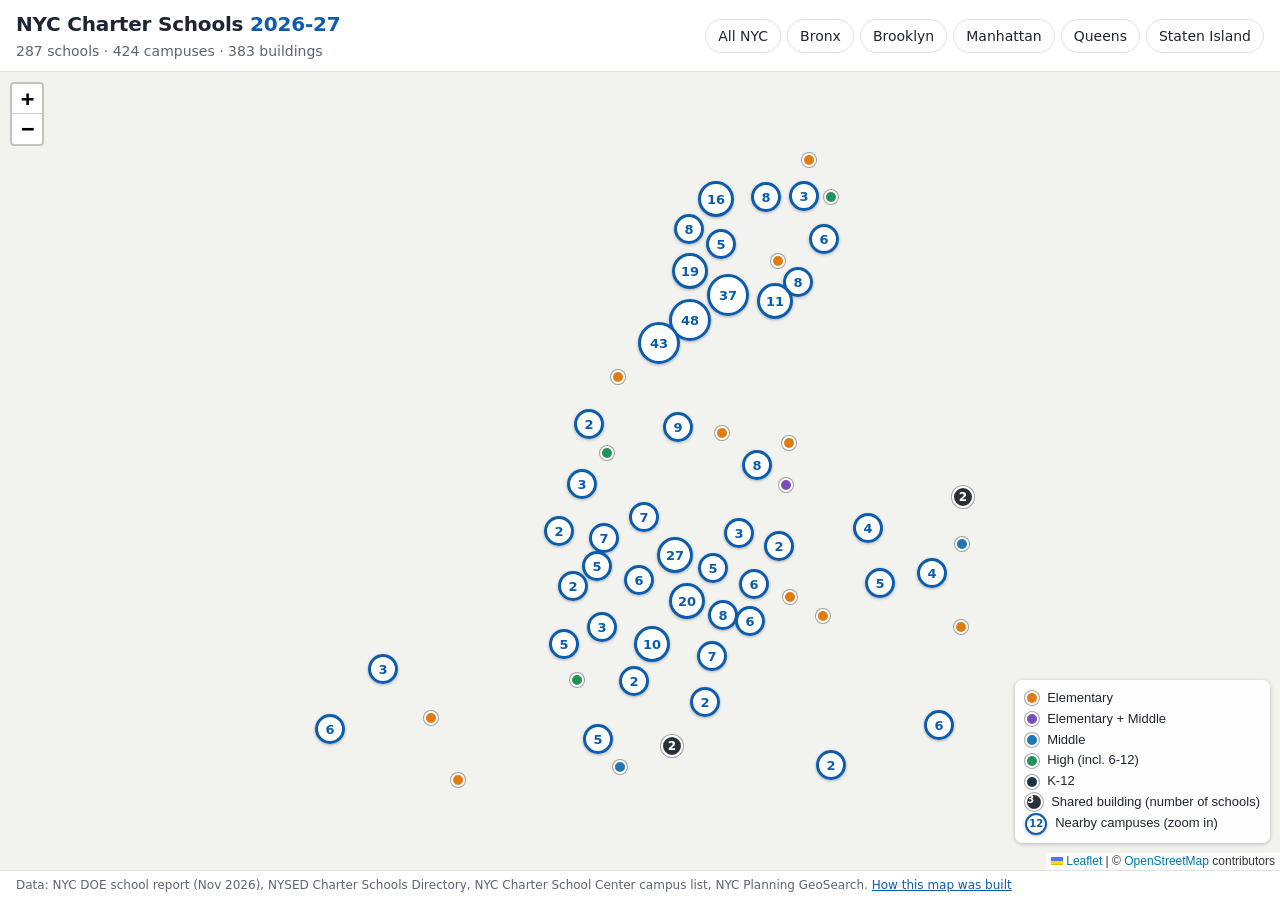
==== docs/index.html @ 0a737998 "Add first version of the web map (docs/) Leaflet map of every campus: pins coloured by school level," ====
<!doctype html>
<html lang="en">
<head>
  <meta charset="utf-8">
  <meta name="viewport" content="width=device-width, initial-scale=1">
  <title>NYC Charter Schools Map</title>
  <meta name="description" content="Every NYC charter school campus for the 2026-27 school year, built from official NYC DOE, NYSED and NYC Charter School Center data.">
  <link rel="stylesheet" href="vendor/leaflet/leaflet.css">
  <link rel="stylesheet" href="vendor/leaflet.markercluster/MarkerCluster.css">
  <link rel="stylesheet" href="style.css">
</head>
<body>
  <header class="topbar">
    <div class="title">
      <h1>NYC Charter Schools <span class="year">2026-27</span></h1>
      <p class="summary" id="summary" aria-live="polite">Loading…</p>
    </div>
    <nav class="boroughs" aria-label="Zoom to a borough">
      <button type="button" data-borough="all">All NYC</button>
      <button type="button" data-borough="Bronx">Bronx</button>
      <button type="button" data-borough="Brooklyn">Brooklyn</button>
      <button type="button" data-borough="Manhattan">Manhattan</button>
      <button type="button" data-borough="Queens">Queens</button>
      <button type="button" data-borough="Staten Island">Staten Island</button>
    </nav>
  </header>

  <main class="layout">
    <div id="map" role="region" aria-label="Map of charter school campuses"></div>
  </main>

  <footer class="credits">
    Data: NYC DOE school report (Nov 2026), NYSED Charter Schools Directory, NYC Charter School Center campus list,
    NYC Planning GeoSearch. <a href="https://github.com/a7madifar7an/nyc-charter-schools-map">How this map was built</a>
  </footer>

  <script src="vendor/leaflet/leaflet.js"></script>
  <script src="vendor/leaflet.markercluster/leaflet.markercluster.js"></script>
  <script src="app.js"></script>
</body>
</html>
---- docs/vendor/leaflet/leaflet.css ----
/* required styles */

.leaflet-pane,
.leaflet-tile,
.leaflet-marker-icon,
.leaflet-marker-shadow,
.leaflet-tile-container,
.leaflet-pane > svg,
.leaflet-pane > canvas,
.leaflet-zoom-box,
.leaflet-image-layer,
.leaflet-layer {
	position: absolute;
	left: 0;
	top: 0;
	}
.leaflet-container {
	overflow: hidden;
	}
.leaflet-tile,
.leaflet-marker-icon,
.leaflet-marker-shadow {
	-webkit-user-select: none;
	   -moz-user-select: none;
	        user-select: none;
	  -webkit-user-drag: none;
	}
/* Prevents IE11 from highlighting tiles in blue */
.leaflet-tile::selection {
	background: transparent;
}
/* Safari renders non-retina tile on retina better with this, but Chrome is worse */
.leaflet-safari .leaflet-tile {
	image-rendering: -webkit-optimize-contrast;
	}
/* hack that prevents hw layers "stretching" when loading new tiles */
.leaflet-safari .leaflet-tile-container {
	width: 1600px;
	height: 1600px;
	-webkit-transform-origin: 0 0;
	}
.leaflet-marker-icon,
.leaflet-marker-shadow {
	display: block;
	}
/* .leaflet-container svg: reset svg max-width decleration shipped in Joomla! (joomla.org) 3.x */
/* .leaflet-container img: map is broken in FF if you have max-width: 100% on tiles */
.leaflet-container .leaflet-overlay-pane svg {
	max-width: none !important;
	max-height: none !important;
	}
.leaflet-container .leaflet-marker-pane img,
.leaflet-container .leaflet-shadow-pane img,
.leaflet-container .leaflet-tile-pane img,
.leaflet-container img.leaflet-image-layer,
.leaflet-container .leaflet-tile {
	max-width: none !important;
	max-height: none !important;
	width: auto;
	padding: 0;
	}

.leaflet-container img.leaflet-tile {
	/* See: https://bugs.chromium.org/p/chromium/issues/detail?id=600120 */
	mix-blend-mode: plus-lighter;
}

.leaflet-container.leaflet-touch-zoom {
	-ms-touch-action: pan-x pan-y;
	touch-action: pan-x pan-y;
	}
.leaflet-container.leaflet-touch-drag {
	-ms-touch-action: pinch-zoom;
	/* Fallback for FF which doesn't support pinch-zoom */
	touch-action: none;
	touch-action: pinch-zoom;
}
.leaflet-container.leaflet-touch-drag.leaflet-touch-zoom {
	-ms-touch-action: none;
	touch-action: none;
}
.leaflet-container {
	-webkit-tap-highlight-color: transparent;
}
.leaflet-container a {
	-webkit-tap-highlight-color: rgba(51, 181, 229, 0.4);
}
.leaflet-tile {
	filter: inherit;
	visibility: hidden;
	}
.leaflet-tile-loaded {
	visibility: inherit;
	}
.leaflet-zoom-box {
	width: 0;
	height: 0;
	-moz-box-sizing: border-box;
	     box-sizing: border-box;
	z-index: 800;
	}
/* workaround for https://bugzilla.mozilla.org/show_bug.cgi?id=888319 */
.leaflet-overlay-pane svg {
	-moz-user-select: none;
	}

.leaflet-pane         { z-index: 400; }

.leaflet-tile-pane    { z-index: 200; }
.leaflet-overlay-pane { z-index: 400; }
.leaflet-shadow-pane  { z-index: 500; }
.leaflet-marker-pane  { z-index: 600; }
.leaflet-tooltip-pane   { z-index: 650; }
.leaflet-popup-pane   { z-index: 700; }

.leaflet-map-pane canvas { z-index: 100; }
.leaflet-map-pane svg    { z-index: 200; }

.leaflet-vml-shape {
	width: 1px;
	height: 1px;
	}
.lvml {
	behavior: url(#default#VML);
	display: inline-block;
	position: absolute;
	}


/* control positioning */

.leaflet-control {
	position: relative;
	z-index: 800;
	pointer-events: visiblePainted; /* IE 9-10 doesn't have auto */
	pointer-events: auto;
	}
.leaflet-top,
.leaflet-bottom {
	position: absolute;
	z-index: 1000;
	pointer-events: none;
	}
.leaflet-top {
	top: 0;
	}
.leaflet-right {
	right: 0;
	}
.leaflet-bottom {
	bottom: 0;
	}
.leaflet-left {
	left: 0;
	}
.leaflet-control {
	float: left;
	clear: both;
	}
.leaflet-right .leaflet-control {
	float: right;
	}
.leaflet-top .leaflet-control {
	margin-top: 10px;
	}
.leaflet-bottom .leaflet-control {
	margin-bottom: 10px;
	}
.leaflet-left .leaflet-control {
	margin-left: 10px;
	}
.leaflet-right .leaflet-control {
	margin-right: 10px;
	}


/* zoom and fade animations */

.leaflet-fade-anim .leaflet-popup {
	opacity: 0;
	-webkit-transition: opacity 0.2s linear;
	   -moz-transition: opacity 0.2s linear;
	        transition: opacity 0.2s linear;
	}
.leaflet-fade-anim .leaflet-map-pane .leaflet-popup {
	opacity: 1;
	}
.leaflet-zoom-animated {
	-webkit-transform-origin: 0 0;
	    -ms-transform-origin: 0 0;
	        transform-origin: 0 0;
	}
svg.leaflet-zoom-animated {
	will-change: transform;
}

.leaflet-zoom-anim .leaflet-zoom-animated {
	-webkit-transition: -webkit-transform 0.25s cubic-bezier(0,0,0.25,1);
	   -moz-transition:    -moz-transform 0.25s cubic-bezier(0,0,0.25,1);
	        transition:         transform 0.25s cubic-bezier(0,0,0.25,1);
	}
.leaflet-zoom-anim .leaflet-tile,
.leaflet-pan-anim .leaflet-tile {
	-webkit-transition: none;
	   -moz-transition: none;
	        transition: none;
	}

.leaflet-zoom-anim .leaflet-zoom-hide {
	visibility: hidden;
	}


/* cursors */

.leaflet-interactive {
	cursor: pointer;
	}
.leaflet-grab {
	cursor: -webkit-grab;
	cursor:    -moz-grab;
	cursor:         grab;
	}
.leaflet-crosshair,
.leaflet-crosshair .leaflet-interactive {
	cursor: crosshair;
	}
.leaflet-popup-pane,
.leaflet-control {
	cursor: auto;
	}
.leaflet-dragging .leaflet-grab,
.leaflet-dragging .leaflet-grab .leaflet-interactive,
.leaflet-dragging .leaflet-marker-draggable {
	cursor: move;
	cursor: -webkit-grabbing;
	cursor:    -moz-grabbing;
	cursor:         grabbing;
	}

/* marker & overlays interactivity */
.leaflet-marker-icon,
.leaflet-marker-shadow,
.leaflet-image-layer,
.leaflet-pane > svg path,
.leaflet-tile-container {
	pointer-events: none;
	}

.leaflet-marker-icon.leaflet-interactive,
.leaflet-image-layer.leaflet-interactive,
.leaflet-pane > svg path.leaflet-interactive,
svg.leaflet-image-layer.leaflet-interactive path {
	pointer-events: visiblePainted; /* IE 9-10 doesn't have auto */
	pointer-events: auto;
	}

/* visual tweaks */

.leaflet-container {
	background: #ddd;
	outline-offset: 1px;
	}
.leaflet-container a {
	color: #0078A8;
	}
.leaflet-zoom-box {
	border: 2px dotted #38f;
	background: rgba(255,255,255,0.5);
	}


/* general typography */
.leaflet-container {
	font-family: "Helvetica Neue", Arial, Helvetica, sans-serif;
	font-size: 12px;
	font-size: 0.75rem;
	line-height: 1.5;
	}


/* general toolbar styles */

.leaflet-bar {
	box-shadow: 0 1px 5px rgba(0,0,0,0.65);
	border-radius: 4px;
	}
.leaflet-bar a {
	background-color: #fff;
	border-bottom: 1px solid #ccc;
	width: 26px;
	height: 26px;
	line-height: 26px;
	display: block;
	text-align: center;
	text-decoration: none;
	color: black;
	}
.leaflet-bar a,
.leaflet-control-layers-toggle {
	background-position: 50% 50%;
	background-repeat: no-repeat;
	display: block;
	}
.leaflet-bar a:hover,
.leaflet-bar a:focus {
	background-color: #f4f4f4;
	}
.leaflet-bar a:first-child {
	border-top-left-radius: 4px;
	border-top-right-radius: 4px;
	}
.leaflet-bar a:last-child {
	border-bottom-left-radius: 4px;
	border-bottom-right-radius: 4px;
	border-bottom: none;
	}
.leaflet-bar a.leaflet-disabled {
	cursor: default;
	background-color: #f4f4f4;
	color: #bbb;
	}

.leaflet-touch .leaflet-bar a {
	width: 30px;
	height: 30px;
	line-height: 30px;
	}
.leaflet-touch .leaflet-bar a:first-child {
	border-top-left-radius: 2px;
	border-top-right-radius: 2px;
	}
.leaflet-touch .leaflet-bar a:last-child {
	border-bottom-left-radius: 2px;
	border-bottom-right-radius: 2px;
	}

/* zoom control */

.leaflet-control-zoom-in,
.leaflet-control-zoom-out {
	font: bold 18px 'Lucida Console', Monaco, monospace;
	text-indent: 1px;
	}

.leaflet-touch .leaflet-control-zoom-in, .leaflet-touch .leaflet-control-zoom-out  {
	font-size: 22px;
	}


/* layers control */

.leaflet-control-layers {
	box-shadow: 0 1px 5px rgba(0,0,0,0.4);
	background: #fff;
	border-radius: 5px;
	}
.leaflet-control-layers-toggle {
	background-image: url(images/layers.png);
	width: 36px;
	height: 36px;
	}
.leaflet-retina .leaflet-control-layers-toggle {
	background-image: url(images/layers-2x.png);
	background-size: 26px 26px;
	}
.leaflet-touch .leaflet-control-layers-toggle {
	width: 44px;
	height: 44px;
	}
.leaflet-control-layers .leaflet-control-layers-list,
.leaflet-control-layers-expanded .leaflet-control-layers-toggle {
	display: none;
	}
.leaflet-control-layers-expanded .leaflet-control-layers-list {
	display: block;
	position: relative;
	}
.leaflet-control-layers-expanded {
	padding: 6px 10px 6px 6px;
	color: #333;
	background: #fff;
	}
.leaflet-control-layers-scrollbar {
	overflow-y: scroll;
	overflow-x: hidden;
	padding-right: 5px;
	}
.leaflet-control-layers-selector {
	margin-top: 2px;
	position: relative;
	top: 1px;
	}
.leaflet-control-layers label {
	display: block;
	font-size: 13px;
	font-size: 1.08333em;
	}
.leaflet-control-layers-separator {
	height: 0;
	border-top: 1px solid #ddd;
	margin: 5px -10px 5px -6px;
	}

/* Default icon URLs */
.leaflet-default-icon-path { /* used only in path-guessing heuristic, see L.Icon.Default */
	background-image: url(images/marker-icon.png);
	}


/* attribution and scale controls */

.leaflet-container .leaflet-control-attribution {
	background: #fff;
	background: rgba(255, 255, 255, 0.8);
	margin: 0;
	}
.leaflet-control-attribution,
.leaflet-control-scale-line {
	padding: 0 5px;
	color: #333;
	line-height: 1.4;
	}
.leaflet-control-attribution a {
	text-decoration: none;
	}
.leaflet-control-attribution a:hover,
.leaflet-control-attribution a:focus {
	text-decoration: underline;
	}
.leaflet-attribution-flag {
	display: inline !important;
	vertical-align: baseline !important;
	width: 1em;
	height: 0.6669em;
	}
.leaflet-left .leaflet-control-scale {
	margin-left: 5px;
	}
.leaflet-bottom .leaflet-control-scale {
	margin-bottom: 5px;
	}
.leaflet-control-scale-line {
	border: 2px solid #777;
	border-top: none;
	line-height: 1.1;
	padding: 2px 5px 1px;
	white-space: nowrap;
	-moz-box-sizing: border-box;
	     box-sizing: border-box;
	background: rgba(255, 255, 255, 0.8);
	text-shadow: 1px 1px #fff;
	}
.leaflet-control-scale-line:not(:first-child) {
	border-top: 2px solid #777;
	border-bottom: none;
	margin-top: -2px;
	}
.leaflet-control-scale-line:not(:first-child):not(:last-child) {
	border-bottom: 2px solid #777;
	}

.leaflet-touch .leaflet-control-attribution,
.leaflet-touch .leaflet-control-layers,
.leaflet-touch .leaflet-bar {
	box-shadow: none;
	}
.leaflet-touch .leaflet-control-layers,
.leaflet-touch .leaflet-bar {
	border: 2px solid rgba(0,0,0,0.2);
	background-clip: padding-box;
	}


/* popup */

.leaflet-popup {
	position: absolute;
	text-align: center;
	margin-bottom: 20px;
	}
.leaflet-popup-content-wrapper {
	padding: 1px;
	text-align: left;
	border-radius: 12px;
	}
.leaflet-popup-content {
	margin: 13px 24px 13px 20px;
	line-height: 1.3;
	font-size: 13px;
	font-size: 1.08333em;
	min-height: 1px;
	}
.leaflet-popup-content p {
	margin: 17px 0;
	margin: 1.3em 0;
	}
.leaflet-popup-tip-container {
	width: 40px;
	height: 20px;
	position: absolute;
	left: 50%;
	margin-top: -1px;
	margin-left: -20px;
	overflow: hidden;
	pointer-events: none;
	}
.leaflet-popup-tip {
	width: 17px;
	height: 17px;
	padding: 1px;

	margin: -10px auto 0;
	pointer-events: auto;

	-webkit-transform: rotate(45deg);
	   -moz-transform: rotate(45deg);
	    -ms-transform: rotate(45deg);
	        transform: rotate(45deg);
	}
.leaflet-popup-content-wrapper,
.leaflet-popup-tip {
	background: white;
	color: #333;
	box-shadow: 0 3px 14px rgba(0,0,0,0.4);
	}
.leaflet-container a.leaflet-popup-close-button {
	position: absolute;
	top: 0;
	right: 0;
	border: none;
	text-align: center;
	width: 24px;
	height: 24px;
	font: 16px/24px Tahoma, Verdana, sans-serif;
	color: #757575;
	text-decoration: none;
	background: transparent;
	}
.leaflet-container a.leaflet-popup-close-button:hover,
.leaflet-container a.leaflet-popup-close-button:focus {
	color: #585858;
	}
.leaflet-popup-scrolled {
	overflow: auto;
	}

.leaflet-oldie .leaflet-popup-content-wrapper {
	-ms-zoom: 1;
	}
.leaflet-oldie .leaflet-popup-tip {
	width: 24px;
	margin: 0 auto;

	-ms-filter: "progid:DXImageTransform.Microsoft.Matrix(M11=0.70710678, M12=0.70710678, M21=-0.70710678, M22=0.70710678)";
	filter: progid:DXImageTransform.Microsoft.Matrix(M11=0.70710678, M12=0.70710678, M21=-0.70710678, M22=0.70710678);
	}

.leaflet-oldie .leaflet-control-zoom,
.leaflet-oldie .leaflet-control-layers,
.leaflet-oldie .leaflet-popup-content-wrapper,
.leaflet-oldie .leaflet-popup-tip {
	border: 1px solid #999;
	}


/* div icon */

.leaflet-div-icon {
	background: #fff;
	border: 1px solid #666;
	}


/* Tooltip */
/* Base styles for the element that has a tooltip */
.leaflet-tooltip {
	position: absolute;
	padding: 6px;
	background-color: #fff;
	border: 1px solid #fff;
	border-radius: 3px;
	color: #222;
	white-space: nowrap;
	-webkit-user-select: none;
	-moz-user-select: none;
	-ms-user-select: none;
	user-select: none;
	pointer-events: none;
	box-shadow: 0 1px 3px rgba(0,0,0,0.4);
	}
.leaflet-tooltip.leaflet-interactive {
	cursor: pointer;
	pointer-events: auto;
	}
.leaflet-tooltip-top:before,
.leaflet-tooltip-bottom:before,
.leaflet-tooltip-left:before,
.leaflet-tooltip-right:before {
	position: absolute;
	pointer-events: none;
	border: 6px solid transparent;
	background: transparent;
	content: "";
	}

/* Directions */

.leaflet-tooltip-bottom {
	margin-top: 6px;
}
.leaflet-tooltip-top {
	margin-top: -6px;
}
.leaflet-tooltip-bottom:before,
.leaflet-tooltip-top:before {
	left: 50%;
	margin-left: -6px;
	}
.leaflet-tooltip-top:before {
	bottom: 0;
	margin-bottom: -12px;
	border-top-color: #fff;
	}
.leaflet-tooltip-bottom:before {
	top: 0;
	margin-top: -12px;
	margin-left: -6px;
	border-bottom-color: #fff;
	}
.leaflet-tooltip-left {
	margin-left: -6px;
}
.leaflet-tooltip-right {
	margin-left: 6px;
}
.leaflet-tooltip-left:before,
.leaflet-tooltip-right:before {
	top: 50%;
	margin-top: -6px;
	}
.leaflet-tooltip-left:before {
	right: 0;
	margin-right: -12px;
	border-left-color: #fff;
	}
.leaflet-tooltip-right:before {
	left: 0;
	margin-left: -12px;
	border-right-color: #fff;
	}

/* Printing */

@media print {
	/* Prevent printers from removing background-images of controls. */
	.leaflet-control {
		-webkit-print-color-adjust: exact;
		print-color-adjust: exact;
		}
	}
---- docs/vendor/leaflet.markercluster/MarkerCluster.css ----
.leaflet-cluster-anim .leaflet-marker-icon, .leaflet-cluster-anim .leaflet-marker-shadow {
	-webkit-transition: -webkit-transform 0.3s ease-out, opacity 0.3s ease-in;
	-moz-transition: -moz-transform 0.3s ease-out, opacity 0.3s ease-in;
	-o-transition: -o-transform 0.3s ease-out, opacity 0.3s ease-in;
	transition: transform 0.3s ease-out, opacity 0.3s ease-in;
}

.leaflet-cluster-spider-leg {
	/* stroke-dashoffset (duration and function) should match with leaflet-marker-icon transform in order to track it exactly */
	-webkit-transition: -webkit-stroke-dashoffset 0.3s ease-out, -webkit-stroke-opacity 0.3s ease-in;
	-moz-transition: -moz-stroke-dashoffset 0.3s ease-out, -moz-stroke-opacity 0.3s ease-in;
	-o-transition: -o-stroke-dashoffset 0.3s ease-out, -o-stroke-opacity 0.3s ease-in;
	transition: stroke-dashoffset 0.3s ease-out, stroke-opacity 0.3s ease-in;
}
---- docs/style.css ----
:root {
  --ink: #1d2530;
  --muted: #5b6573;
  --line: #dfe3e8;
  --bg: #ffffff;
  --panel: #f6f7f9;
  --accent: #0b5cad;
  --elem: #e07b12;
  --elemmid: #7b4fb8;
  --mid: #1f78b4;
  --high: #23905a;
  --k12: #17324a;
  --shared: #2b2f36;
}

* { box-sizing: border-box; }
html, body { margin: 0; height: 100%; }
body {
  font: 15px/1.45 system-ui, -apple-system, "Segoe UI", Roboto, Helvetica, Arial, sans-serif;
  color: var(--ink);
  background: var(--bg);
  display: flex;
  flex-direction: column;
}

.topbar {
  display: flex;
  flex-wrap: wrap;
  align-items: center;
  justify-content: space-between;
  gap: 8px 16px;
  padding: 10px 16px;
  border-bottom: 1px solid var(--line);
}
.title h1 { font-size: 20px; margin: 0; letter-spacing: -0.01em; }
.title .year { color: var(--accent); }
.summary { margin: 2px 0 0; color: var(--muted); font-size: 14px; }

.boroughs { display: flex; flex-wrap: wrap; gap: 6px; }
.boroughs button {
  font: inherit; font-size: 14px;
  padding: 6px 12px;
  border: 1px solid var(--line);
  border-radius: 999px;
  background: #fff;
  color: var(--ink);
  cursor: pointer;
}
.boroughs button:hover, .boroughs button:focus-visible { border-color: var(--accent); color: var(--accent); }
.boroughs button[aria-pressed="true"] { background: var(--accent); border-color: var(--accent); color: #fff; }

.layout { flex: 1; position: relative; min-height: 0; }
#map { position: absolute; inset: 0; background: #f2f2ef; }
.basemap { filter: saturate(0.3) brightness(1.06) contrast(0.92); }

.credits { font-size: 12px; color: var(--muted); padding: 6px 16px; border-top: 1px solid var(--line); }
.credits a { color: var(--accent); }

/* markers */
.pin {
  width: 14px; height: 14px; border-radius: 50%;
  border: 2px solid #fff;
  box-shadow: 0 0 0 1px rgba(0,0,0,.35);
}
.pin.shared {
  width: 22px; height: 22px;
  display: grid; place-items: center;
  color: #fff; font: 700 12px/1 system-ui, sans-serif;
}
.lvl-elem { background: var(--elem); }
.lvl-elemmid { background: var(--elemmid); }
.lvl-mid { background: var(--mid); }
.lvl-high { background: var(--high); }
.lvl-k12 { background: var(--k12); }
.lvl-shared { background: var(--shared); }

/* clusters: hollow, so they read differently from the solid shared-building pin */
.cluster {
  display: grid; place-items: center;
  border-radius: 50%;
  background: rgba(255,255,255,.92);
  border: 3px solid var(--accent);
  color: var(--accent);
  font: 700 13px/1 system-ui, sans-serif;
  box-shadow: 0 1px 3px rgba(0,0,0,.3);
}
.legend-cluster { width: 22px; height: 22px; border-width: 2px; font-size: 10px; flex: none; }

/* legend */
.legend {
  background: rgba(255,255,255,.95);
  padding: 8px 10px;
  border-radius: 8px;
  box-shadow: 0 1px 4px rgba(0,0,0,.25);
  font-size: 13px;
  line-height: 1.6;
}
.legend .row { display: flex; align-items: center; gap: 8px; }
.legend .pin { display: inline-block; flex: none; }
.legend .pin.shared { width: 18px; height: 18px; font-size: 10px; }
.legend-toggle { display: none; }

/* popups */
.leaflet-popup-content { margin: 12px 14px; font-size: 14px; }
.popup { max-height: 340px; overflow-y: auto; }
.popup .school + .school { border-top: 1px solid var(--line); margin-top: 10px; padding-top: 10px; }
.popup h2 { font-size: 15px; margin: 0 0 2px; line-height: 1.3; }
.popup .campus { color: var(--muted); margin: 0 0 4px; }
.popup .address { margin: 0 0 6px; }
.popup dl { display: grid; grid-template-columns: auto 1fr; gap: 1px 8px; margin: 0 0 6px; }
.popup dt { color: var(--muted); }
.popup dd { margin: 0; }
.popup .note { font-size: 12px; color: var(--muted); }
.popup .links { display: flex; flex-wrap: wrap; gap: 4px 12px; }
.popup .links a { color: var(--accent); }
.popup .building { font-weight: 600; margin: 0 0 8px; }
.badge {
  display: inline-block; font-size: 11px; font-weight: 700;
  padding: 1px 6px; border-radius: 4px; vertical-align: 2px;
  background: #fff3cd; color: #6b4e00;
}

@media (max-width: 640px) {
  .title h1 { font-size: 18px; }
  .boroughs { overflow-x: auto; flex-wrap: nowrap; width: 100%; padding-bottom: 2px; }
  .boroughs button { flex: none; }
  .legend .rows { display: none; }
  .legend.open .rows { display: block; }
  .legend-toggle { display: inline; font: inherit; font-size: 13px; background: none; border: 0; padding: 0; color: var(--accent); cursor: pointer; }
}
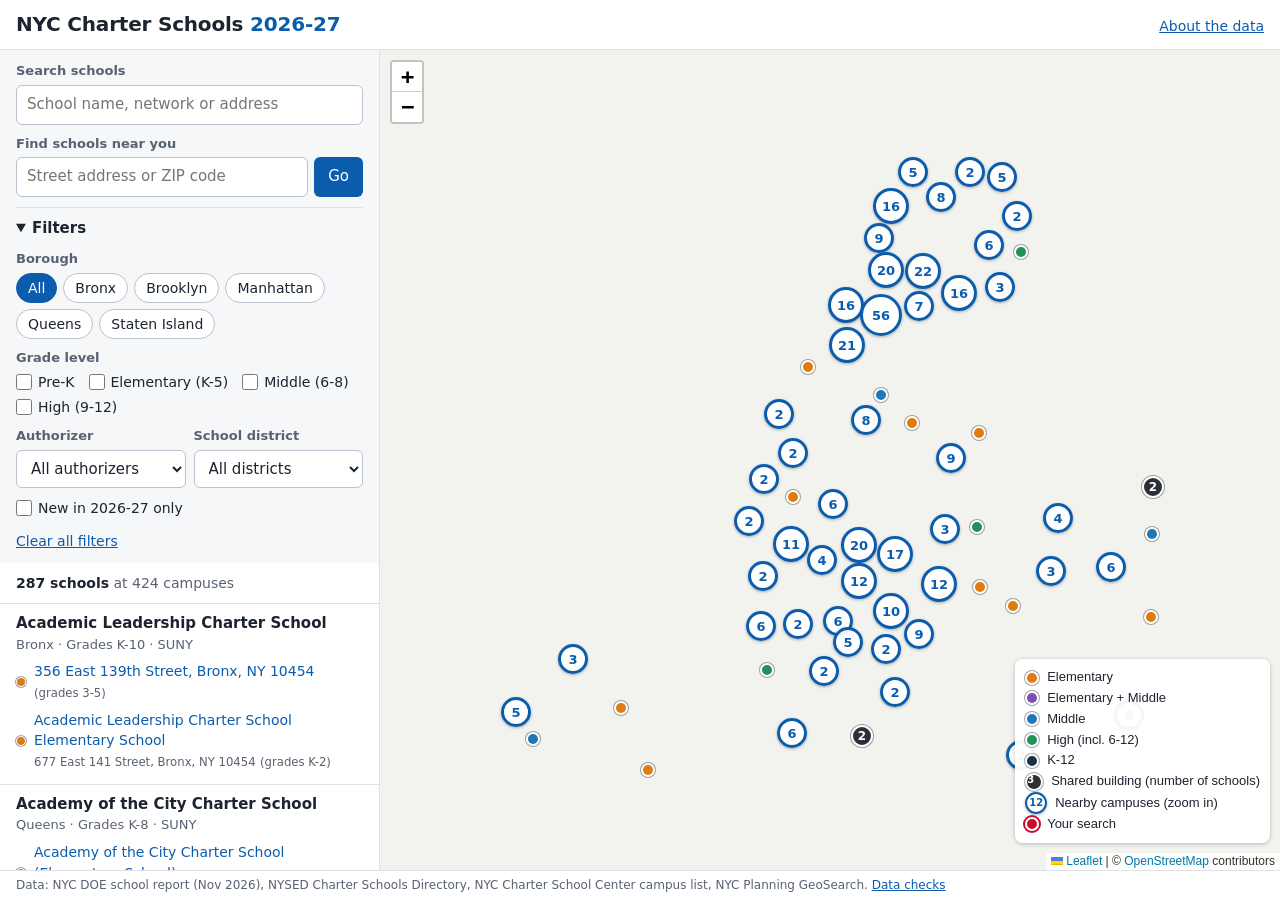
==== commit 7ffbead6: "Add search, filters, school list and near-me search to the map - Search by school name, network, sta" ====
--- a/docs/index.html
+++ b/docs/index.html
@@ -10,28 +10,62 @@
   <link rel="stylesheet" href="style.css">
 </head>
 <body>
+  <a class="skip" href="#results">Skip to the school list</a>
   <header class="topbar">
-    <div class="title">
-      <h1>NYC Charter Schools <span class="year">2026-27</span></h1>
-      <p class="summary" id="summary" aria-live="polite">Loading…</p>
-    </div>
-    <nav class="boroughs" aria-label="Zoom to a borough">
-      <button type="button" data-borough="all">All NYC</button>
-      <button type="button" data-borough="Bronx">Bronx</button>
-      <button type="button" data-borough="Brooklyn">Brooklyn</button>
-      <button type="button" data-borough="Manhattan">Manhattan</button>
-      <button type="button" data-borough="Queens">Queens</button>
-      <button type="button" data-borough="Staten Island">Staten Island</button>
-    </nav>
+    <h1>NYC Charter Schools <span class="year">2026-27</span></h1>
+    <a class="about" href="https://github.com/a7madifar7an/nyc-charter-schools-map#readme">About the data</a>
   </header>
 
   <main class="layout">
+    <section class="controls" aria-label="Search and filters">
+      <form id="search-form" class="field" role="search">
+        <label for="q">Search schools</label>
+        <input id="q" type="search" placeholder="School name, network or address" autocomplete="off">
+      </form>
+
+      <form id="near-form" class="field">
+        <label for="near">Find schools near you</label>
+        <div class="inline">
+          <input id="near" type="text" placeholder="Street address or ZIP code" autocomplete="street-address">
+          <button type="submit">Go</button>
+        </div>
+        <p id="near-status" class="hint" aria-live="polite"></p>
+      </form>
+
+      <details id="filters" class="filters">
+        <summary>Filters <span id="filter-count" class="count-pill" hidden></span></summary>
+        <fieldset class="chips" id="borough">
+          <legend>Borough</legend>
+        </fieldset>
+        <fieldset class="checks" id="levels">
+          <legend>Grade level</legend>
+        </fieldset>
+        <div class="selects">
+          <div class="field">
+            <label for="authorizer">Authorizer</label>
+            <select id="authorizer"><option value="">All authorizers</option></select>
+          </div>
+          <div class="field">
+            <label for="district">School district</label>
+            <select id="district"><option value="">All districts</option></select>
+          </div>
+        </div>
+        <label class="check"><input type="checkbox" id="new-only"> New in 2026-27 only</label>
+        <button type="button" id="reset" class="link">Clear all filters</button>
+      </details>
+    </section>
+
     <div id="map" role="region" aria-label="Map of charter school campuses"></div>
+
+    <section class="results" id="results" aria-label="School list" tabindex="-1">
+      <p class="summary" id="summary" aria-live="polite">Loading schools…</p>
+      <ol id="list" class="list"></ol>
+    </section>
   </main>
 
   <footer class="credits">
     Data: NYC DOE school report (Nov 2026), NYSED Charter Schools Directory, NYC Charter School Center campus list,
-    NYC Planning GeoSearch. <a href="https://github.com/a7madifar7an/nyc-charter-schools-map">How this map was built</a>
+    NYC Planning GeoSearch. <a href="https://github.com/a7madifar7an/nyc-charter-schools-map/blob/main/data/checks.md">Data checks</a>
   </footer>
 
   <script src="vendor/leaflet/leaflet.js"></script>
--- a/docs/style.css
+++ b/docs/style.css
@@ -1,16 +1,21 @@
+/* Layout: desktop = side panel (search, filters, list) + map; phone = controls, map, list stacked. */
 :root {
-  --ink: #1d2530;
-  --muted: #5b6573;
-  --line: #dfe3e8;
+  --ink: #1c2430;
+  --muted: #586272;
+  --line: #dde2e8;
   --bg: #ffffff;
-  --panel: #f6f7f9;
+  --panel: #f5f7f9;
   --accent: #0b5cad;
+  --accent-soft: #e6f0fa;
+  --focus: #f2a900;
   --elem: #e07b12;
   --elemmid: #7b4fb8;
   --mid: #1f78b4;
   --high: #23905a;
   --k12: #17324a;
   --shared: #2b2f36;
+  --here: #c8102e;
+  --panel-w: 380px;
 }
 
 * { box-sizing: border-box; }
@@ -22,79 +27,116 @@
   display: flex;
   flex-direction: column;
 }
+button, input, select { font: inherit; color: inherit; }
+:focus-visible { outline: 3px solid var(--focus); outline-offset: 2px; }
+
+.skip { position: absolute; left: -999px; top: 8px; background: #fff; padding: 8px 12px; z-index: 2000; }
+.skip:focus { left: 8px; }
 
 .topbar {
-  display: flex;
-  flex-wrap: wrap;
-  align-items: center;
-  justify-content: space-between;
-  gap: 8px 16px;
+  display: flex; align-items: baseline; justify-content: space-between; gap: 12px;
   padding: 10px 16px;
   border-bottom: 1px solid var(--line);
 }
-.title h1 { font-size: 20px; margin: 0; letter-spacing: -0.01em; }
-.title .year { color: var(--accent); }
-.summary { margin: 2px 0 0; color: var(--muted); font-size: 14px; }
+.topbar h1 { font-size: 20px; margin: 0; letter-spacing: -0.01em; }
+.topbar .year { color: var(--accent); white-space: nowrap; }
+.topbar .about { color: var(--accent); font-size: 14px; white-space: nowrap; }
 
-.boroughs { display: flex; flex-wrap: wrap; gap: 6px; }
-.boroughs button {
-  font: inherit; font-size: 14px;
-  padding: 6px 12px;
-  border: 1px solid var(--line);
-  border-radius: 999px;
-  background: #fff;
-  color: var(--ink);
-  cursor: pointer;
+/* desktop grid */
+.layout {
+  flex: 1; min-height: 0;
+  display: grid;
+  grid-template-columns: var(--panel-w) 1fr;
+  grid-template-rows: auto 1fr;
+  grid-template-areas: "controls map" "results map";
 }
-.boroughs button:hover, .boroughs button:focus-visible { border-color: var(--accent); color: var(--accent); }
-.boroughs button[aria-pressed="true"] { background: var(--accent); border-color: var(--accent); color: #fff; }
+.controls { grid-area: controls; padding: 12px 16px; border-right: 1px solid var(--line); background: var(--panel); display: grid; gap: 10px; }
+.results { grid-area: results; overflow-y: auto; border-right: 1px solid var(--line); min-height: 0; }
+#map { grid-area: map; min-height: 0; background: #f2f2ef; }
+.basemap { filter: saturate(0.3) brightness(1.06) contrast(0.92); }
 
-.layout { flex: 1; position: relative; min-height: 0; }
-#map { position: absolute; inset: 0; background: #f2f2ef; }
-.basemap { filter: saturate(0.3) brightness(1.06) contrast(0.92); }
+/* form controls */
+.field { display: grid; gap: 4px; margin: 0; }
+.field label, .filters legend { font-size: 13px; font-weight: 600; color: var(--muted); }
+input[type="search"], input[type="text"], select {
+  width: 100%; padding: 8px 10px;
+  border: 1px solid #b9c2cd; border-radius: 6px; background: #fff;
+}
+.inline { display: flex; gap: 6px; }
+.inline input { flex: 1; min-width: 0; }
+.inline button {
+  padding: 8px 14px; border: 0; border-radius: 6px; background: var(--accent); color: #fff; cursor: pointer;
+}
+.hint { margin: 0; font-size: 13px; color: var(--muted); }
+.hint:empty { display: none; }
+.hint .link { font-size: 13px; }
+
+.filters { border-top: 1px solid var(--line); padding-top: 8px; }
+.filters summary { cursor: pointer; font-weight: 600; padding: 2px 0; }
+.filters[open] summary { margin-bottom: 8px; }
+.filters fieldset { border: 0; padding: 0; margin: 0 0 10px; }
+.filters legend { padding: 0; margin-bottom: 4px; }
+.count-pill[hidden] { display: none; }
+.count-pill { display: inline-block; min-width: 20px; padding: 0 6px; border-radius: 999px; background: var(--accent); color: #fff; font-size: 12px; text-align: center; }
+
+.chips { display: flex; flex-wrap: wrap; gap: 6px; }
+.chips legend { width: 100%; }
+.chips label { position: relative; }
+.chips input { position: absolute; opacity: 0; inset: 0; margin: 0; cursor: pointer; }
+.chips span {
+  display: inline-block; padding: 4px 11px; border: 1px solid #b9c2cd; border-radius: 999px; background: #fff; font-size: 14px;
+}
+.chips input:checked + span { background: var(--accent); border-color: var(--accent); color: #fff; }
+.chips input:focus-visible + span { outline: 3px solid var(--focus); outline-offset: 2px; }
+
+.checks { display: flex; flex-wrap: wrap; gap: 4px 14px; }
+.checks legend { width: 100%; }
+.check { display: inline-flex; align-items: center; gap: 6px; font-size: 14px; cursor: pointer; }
+.check input { margin: 0; width: 16px; height: 16px; }
+.selects { display: grid; grid-template-columns: 1fr 1fr; gap: 8px; margin-bottom: 10px; }
+.link { background: none; border: 0; padding: 0; color: var(--accent); text-decoration: underline; cursor: pointer; font-size: 14px; }
+#reset { margin-top: 8px; display: block; }
+
+/* results list */
+.summary { margin: 0; padding: 10px 16px; font-size: 14px; color: var(--muted); border-bottom: 1px solid var(--line); position: sticky; top: 0; background: var(--bg); z-index: 1; }
+.summary strong { color: var(--ink); }
+.list { list-style: none; margin: 0; padding: 0; }
+.list > li { padding: 10px 16px; border-bottom: 1px solid var(--line); }
+.list h2 { font-size: 15px; margin: 0 0 2px; line-height: 1.3; display: flex; gap: 8px; align-items: baseline; }
+.list h2 .dist { margin-left: auto; font-size: 13px; font-weight: 600; color: var(--here); white-space: nowrap; font-variant-numeric: tabular-nums; }
+.list .meta { margin: 0 0 4px; font-size: 13px; color: var(--muted); }
+.list .campuses { list-style: none; margin: 0; padding: 0; display: grid; gap: 2px; }
+.campus-btn {
+  display: flex; gap: 8px; align-items: center; width: 100%; text-align: left;
+  background: none; border: 0; padding: 3px 4px; margin-left: -4px; border-radius: 4px; cursor: pointer; font-size: 14px; color: var(--accent);
+}
+.campus-btn:hover { background: var(--accent-soft); }
+.campus-btn .pin { flex: none; width: 10px; height: 10px; border-width: 1px; }
+.campus-btn small { color: var(--muted); }
+.empty { padding: 16px; color: var(--muted); }
 
 .credits { font-size: 12px; color: var(--muted); padding: 6px 16px; border-top: 1px solid var(--line); }
 .credits a { color: var(--accent); }
 
 /* markers */
-.pin {
-  width: 14px; height: 14px; border-radius: 50%;
-  border: 2px solid #fff;
-  box-shadow: 0 0 0 1px rgba(0,0,0,.35);
-}
-.pin.shared {
-  width: 22px; height: 22px;
-  display: grid; place-items: center;
-  color: #fff; font: 700 12px/1 system-ui, sans-serif;
-}
+.pin { width: 14px; height: 14px; border-radius: 50%; border: 2px solid #fff; box-shadow: 0 0 0 1px rgba(0,0,0,.35); }
+.pin.shared { width: 22px; height: 22px; display: grid; place-items: center; color: #fff; font: 700 12px/1 system-ui, sans-serif; }
 .lvl-elem { background: var(--elem); }
 .lvl-elemmid { background: var(--elemmid); }
 .lvl-mid { background: var(--mid); }
 .lvl-high { background: var(--high); }
 .lvl-k12 { background: var(--k12); }
 .lvl-shared { background: var(--shared); }
+.here-pin { width: 18px; height: 18px; border-radius: 50%; background: var(--here); border: 3px solid #fff; box-shadow: 0 0 0 2px var(--here); }
 
-/* clusters: hollow, so they read differently from the solid shared-building pin */
 .cluster {
-  display: grid; place-items: center;
-  border-radius: 50%;
-  background: rgba(255,255,255,.92);
-  border: 3px solid var(--accent);
-  color: var(--accent);
-  font: 700 13px/1 system-ui, sans-serif;
-  box-shadow: 0 1px 3px rgba(0,0,0,.3);
+  display: grid; place-items: center; border-radius: 50%;
+  background: rgba(255,255,255,.92); border: 3px solid var(--accent); color: var(--accent);
+  font: 700 13px/1 system-ui, sans-serif; box-shadow: 0 1px 3px rgba(0,0,0,.3);
 }
 .legend-cluster { width: 22px; height: 22px; border-width: 2px; font-size: 10px; flex: none; }
 
-/* legend */
-.legend {
-  background: rgba(255,255,255,.95);
-  padding: 8px 10px;
-  border-radius: 8px;
-  box-shadow: 0 1px 4px rgba(0,0,0,.25);
-  font-size: 13px;
-  line-height: 1.6;
-}
+.legend { background: rgba(255,255,255,.95); padding: 8px 10px; border-radius: 8px; box-shadow: 0 1px 4px rgba(0,0,0,.25); font-size: 13px; line-height: 1.6; }
 .legend .row { display: flex; align-items: center; gap: 8px; }
 .legend .pin { display: inline-block; flex: none; }
 .legend .pin.shared { width: 18px; height: 18px; font-size: 10px; }
@@ -113,18 +155,20 @@
 .popup .note { font-size: 12px; color: var(--muted); }
 .popup .links { display: flex; flex-wrap: wrap; gap: 4px 12px; }
 .popup .links a { color: var(--accent); }
-.popup .building { font-weight: 600; margin: 0 0 8px; }
-.badge {
-  display: inline-block; font-size: 11px; font-weight: 700;
-  padding: 1px 6px; border-radius: 4px; vertical-align: 2px;
-  background: #fff3cd; color: #6b4e00;
-}
+.popup .building { font-weight: 600; margin: 0 0 2px; }
+.badge { display: inline-block; font-size: 11px; font-weight: 700; padding: 1px 6px; border-radius: 4px; vertical-align: 2px; background: #fff3cd; color: #6b4e00; }
 
-@media (max-width: 640px) {
-  .title h1 { font-size: 18px; }
-  .boroughs { overflow-x: auto; flex-wrap: nowrap; width: 100%; padding-bottom: 2px; }
-  .boroughs button { flex: none; }
+/* phone: stack controls, map, list; the page scrolls */
+@media (max-width: 760px) {
+  html, body { height: auto; }
+  body { display: block; }
+  .topbar h1 { font-size: 18px; }
+  .layout { display: block; }
+  .controls { border-right: 0; border-bottom: 1px solid var(--line); }
+  #map { height: 58vh; min-height: 320px; }
+  .results { border-right: 0; overflow: visible; }
+  .summary { position: static; }
   .legend .rows { display: none; }
   .legend.open .rows { display: block; }
-  .legend-toggle { display: inline; font: inherit; font-size: 13px; background: none; border: 0; padding: 0; color: var(--accent); cursor: pointer; }
+  .legend-toggle { display: inline; font-size: 13px; background: none; border: 0; padding: 0; color: var(--accent); cursor: pointer; }
 }
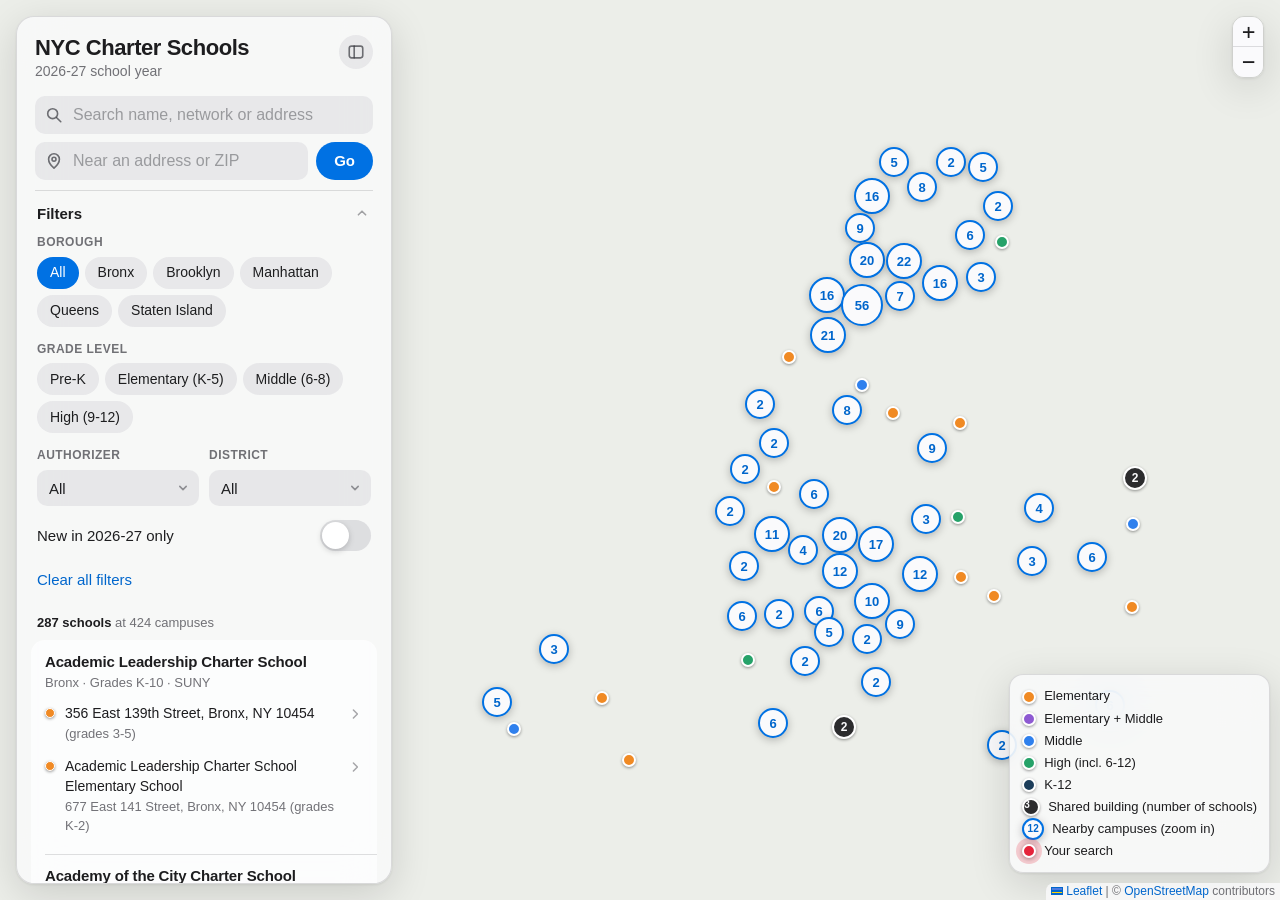
==== commit c49022b6: "Redesign the map UI and add a scheduled data update - Full-screen map with a floating glass panel (d" ====
--- a/docs/index.html
+++ b/docs/index.html
@@ -2,7 +2,8 @@
 <html lang="en">
 <head>
   <meta charset="utf-8">
-  <meta name="viewport" content="width=device-width, initial-scale=1">
+  <meta name="viewport" content="width=device-width, initial-scale=1, viewport-fit=cover">
+  <meta name="color-scheme" content="light dark">
   <title>NYC Charter Schools Map</title>
   <meta name="description" content="Every NYC charter school campus for the 2026-27 school year, built from official NYC DOE, NYSED and NYC Charter School Center data.">
   <link rel="stylesheet" href="vendor/leaflet/leaflet.css">
@@ -11,62 +12,91 @@
 </head>
 <body>
   <a class="skip" href="#results">Skip to the school list</a>
-  <header class="topbar">
-    <h1>NYC Charter Schools <span class="year">2026-27</span></h1>
-    <a class="about" href="https://github.com/a7madifar7an/nyc-charter-schools-map#readme">About the data</a>
-  </header>
 
-  <main class="layout">
-    <section class="controls" aria-label="Search and filters">
-      <form id="search-form" class="field" role="search">
-        <label for="q">Search schools</label>
-        <input id="q" type="search" placeholder="School name, network or address" autocomplete="off">
-      </form>
+  <div id="map" role="region" aria-label="Map of charter school campuses"></div>
 
-      <form id="near-form" class="field">
-        <label for="near">Find schools near you</label>
-        <div class="inline">
-          <input id="near" type="text" placeholder="Street address or ZIP code" autocomplete="street-address">
-          <button type="submit">Go</button>
-        </div>
+  <button type="button" id="panel-open" class="panel-open glass" aria-controls="panel" aria-expanded="true" hidden>
+    <svg viewBox="0 0 20 20" aria-hidden="true"><circle cx="8.5" cy="8.5" r="5.5"/><path d="M13 13l4.5 4.5"/></svg>
+    <span>Search &amp; list</span>
+  </button>
+
+  <aside id="panel" class="panel glass" aria-label="Search, filters and school list">
+    <button type="button" id="sheet-handle" class="sheet-handle" aria-label="Expand the school list" aria-expanded="false"><span></span></button>
+
+    <header class="panel-head">
+      <div>
+        <h1>NYC Charter Schools</h1>
+        <p class="sub">2026-27 school year</p>
+      </div>
+      <button type="button" id="panel-close" class="icon-btn" aria-label="Hide the panel" aria-controls="panel">
+        <svg viewBox="0 0 20 20" aria-hidden="true"><rect x="2.5" y="3.5" width="15" height="13" rx="2.5"/><path d="M8 3.5v13"/></svg>
+      </button>
+    </header>
+
+    <div class="panel-scroll">
+      <section class="controls">
+        <form id="search-form" role="search" class="search">
+          <label for="q" class="visually-hidden">Search schools</label>
+          <svg viewBox="0 0 20 20" aria-hidden="true"><circle cx="8.5" cy="8.5" r="5.5"/><path d="M13 13l4.5 4.5"/></svg>
+          <input id="q" type="search" placeholder="Search name, network or address" autocomplete="off">
+        </form>
+
+        <form id="near-form" class="near">
+          <label for="near" class="visually-hidden">Find schools near an address or ZIP code</label>
+          <div class="search">
+            <svg viewBox="0 0 20 20" aria-hidden="true"><path d="M10 18s6-5.2 6-10A6 6 0 0 0 4 8c0 4.8 6 10 6 10z"/><circle cx="10" cy="8" r="2.2"/></svg>
+            <input id="near" type="text" placeholder="Near an address or ZIP" autocomplete="street-address">
+          </div>
+          <button type="submit" class="btn-primary">Go</button>
+        </form>
         <p id="near-status" class="hint" aria-live="polite"></p>
-      </form>
 
-      <details id="filters" class="filters">
-        <summary>Filters <span id="filter-count" class="count-pill" hidden></span></summary>
-        <fieldset class="chips" id="borough">
-          <legend>Borough</legend>
-        </fieldset>
-        <fieldset class="checks" id="levels">
-          <legend>Grade level</legend>
-        </fieldset>
-        <div class="selects">
-          <div class="field">
-            <label for="authorizer">Authorizer</label>
-            <select id="authorizer"><option value="">All authorizers</option></select>
+        <details id="filters" class="filters">
+          <summary>
+            <span>Filters</span>
+            <span id="filter-count" class="count-pill" hidden></span>
+            <svg class="chev" viewBox="0 0 20 20" aria-hidden="true"><path d="M6 8l4 4 4-4"/></svg>
+          </summary>
+          <div class="filter-body">
+            <fieldset class="chips" id="borough">
+              <legend>Borough</legend>
+            </fieldset>
+            <fieldset class="chips" id="levels">
+              <legend>Grade level</legend>
+            </fieldset>
+            <div class="selects">
+              <div class="select">
+                <label for="authorizer">Authorizer</label>
+                <select id="authorizer"><option value="">All</option></select>
+              </div>
+              <div class="select">
+                <label for="district">District</label>
+                <select id="district"><option value="">All</option></select>
+              </div>
+            </div>
+            <label class="switch-row" for="new-only">
+              <span>New in 2026-27 only</span>
+              <input type="checkbox" id="new-only" role="switch">
+              <span class="switch" aria-hidden="true"></span>
+            </label>
+            <button type="button" id="reset" class="btn-text">Clear all filters</button>
           </div>
-          <div class="field">
-            <label for="district">School district</label>
-            <select id="district"><option value="">All districts</option></select>
-          </div>
-        </div>
-        <label class="check"><input type="checkbox" id="new-only"> New in 2026-27 only</label>
-        <button type="button" id="reset" class="link">Clear all filters</button>
-      </details>
-    </section>
+        </details>
+      </section>
 
-    <div id="map" role="region" aria-label="Map of charter school campuses"></div>
+      <section class="results" id="results" aria-label="School list" tabindex="-1">
+        <p class="summary" id="summary" aria-live="polite">Loading schools…</p>
+        <ol id="list" class="list"></ol>
+      </section>
 
-    <section class="results" id="results" aria-label="School list" tabindex="-1">
-      <p class="summary" id="summary" aria-live="polite">Loading schools…</p>
-      <ol id="list" class="list"></ol>
-    </section>
-  </main>
-
-  <footer class="credits">
-    Data: NYC DOE school report (Nov 2026), NYSED Charter Schools Directory, NYC Charter School Center campus list,
-    NYC Planning GeoSearch. <a href="https://github.com/a7madifar7an/nyc-charter-schools-map/blob/main/data/checks.md">Data checks</a>
-  </footer>
+      <footer class="panel-foot">
+        Data: NYC DOE school report (Nov 2026), NYSED Charter Schools Directory, NYC Charter School Center campus list,
+        NYC Planning GeoSearch.
+        <a href="https://github.com/a7madifar7an/nyc-charter-schools-map#readme">About the data</a> ·
+        <a href="https://github.com/a7madifar7an/nyc-charter-schools-map/blob/main/data/checks.md">Data checks</a>
+      </footer>
+    </div>
+  </aside>
 
   <script src="vendor/leaflet/leaflet.js"></script>
   <script src="vendor/leaflet.markercluster/leaflet.markercluster.js"></script>
--- a/docs/style.css
+++ b/docs/style.css
@@ -1,174 +1,311 @@
-/* Layout: desktop = side panel (search, filters, list) + map; phone = controls, map, list stacked. */
+/* Layout: full-screen map with a floating glass panel (desktop) or a bottom sheet (phone),
+   modelled on Apple Maps and Apple's Human Interface Guidelines. */
 :root {
-  --ink: #1c2430;
-  --muted: #586272;
-  --line: #dde2e8;
-  --bg: #ffffff;
-  --panel: #f5f7f9;
-  --accent: #0b5cad;
-  --accent-soft: #e6f0fa;
-  --focus: #f2a900;
-  --elem: #e07b12;
-  --elemmid: #7b4fb8;
-  --mid: #1f78b4;
-  --high: #23905a;
-  --k12: #17324a;
-  --shared: #2b2f36;
-  --here: #c8102e;
-  --panel-w: 380px;
+  --font: -apple-system, BlinkMacSystemFont, "SF Pro Text", "Segoe UI Variable Text", "Segoe UI", Roboto, "Helvetica Neue", Arial, sans-serif;
+  --label: #1d1d1f;
+  --label-2: rgba(60, 60, 67, .72);
+  --label-3: rgba(60, 60, 67, .46);
+  --separator: rgba(60, 60, 67, .16);
+  --fill: rgba(118, 118, 128, .12);
+  --fill-strong: rgba(118, 118, 128, .2);
+  --material: rgba(250, 250, 252, .8);
+  --material-solid: #fafafc;
+  --row: rgba(255, 255, 255, .72);
+  --row-hover: rgba(0, 113, 227, .08);
+  --accent: #0071e3;
+  --accent-text: #0066cc;
+  --on-accent: #ffffff;
+  --map-bg: #eceee9;
+  --shadow: 0 10px 40px rgba(0, 0, 0, .14), 0 1px 3px rgba(0, 0, 0, .08);
+  --focus: rgba(0, 113, 227, .55);
+  --badge-bg: #fff4d6;
+  --badge-fg: #7a5600;
+  --elem: #f08a24;
+  --elemmid: #8e5ad2;
+  --mid: #2f80ed;
+  --high: #26a269;
+  --k12: #1c3d5a;
+  --shared: #2c2c2e;
+  --here: #e5243b;
+  --basemap-filter: saturate(.3) brightness(1.05) contrast(.92);
+  --radius: 18px;
+  --panel-w: 376px;
+  --peek: 214px;
+}
+@media (prefers-color-scheme: dark) {
+  :root {
+    --label: #f5f5f7;
+    --label-2: rgba(235, 235, 245, .7);
+    --label-3: rgba(235, 235, 245, .42);
+    --separator: rgba(84, 84, 88, .6);
+    --fill: rgba(118, 118, 128, .24);
+    --fill-strong: rgba(118, 118, 128, .36);
+    --material: rgba(30, 30, 32, .78);
+    --material-solid: #1e1e20;
+    --row: rgba(44, 44, 46, .7);
+    --row-hover: rgba(10, 132, 255, .16);
+    --accent: #0a84ff;
+    --accent-text: #4aa3ff;
+    --map-bg: #1b1c1e;
+    --shadow: 0 10px 40px rgba(0, 0, 0, .5), 0 1px 3px rgba(0, 0, 0, .4);
+    --badge-bg: #4a3b10;
+    --badge-fg: #ffd77a;
+    --shared: #e5e5ea;
+    --basemap-filter: invert(1) hue-rotate(180deg) saturate(.25) brightness(.85) contrast(.9);
+  }
 }
 
 * { box-sizing: border-box; }
 html, body { margin: 0; height: 100%; }
 body {
-  font: 15px/1.45 system-ui, -apple-system, "Segoe UI", Roboto, Helvetica, Arial, sans-serif;
-  color: var(--ink);
-  background: var(--bg);
-  display: flex;
-  flex-direction: column;
+  font: 15px/1.4 var(--font);
+  color: var(--label);
+  background: var(--map-bg);
+  -webkit-font-smoothing: antialiased;
+  overflow: hidden;
 }
 button, input, select { font: inherit; color: inherit; }
 :focus-visible { outline: 3px solid var(--focus); outline-offset: 2px; }
-
-.skip { position: absolute; left: -999px; top: 8px; background: #fff; padding: 8px 12px; z-index: 2000; }
+.visually-hidden { position: absolute; width: 1px; height: 1px; overflow: hidden; clip: rect(0 0 0 0); white-space: nowrap; }
+.skip { position: absolute; left: -999px; top: 8px; background: var(--material-solid); padding: 8px 12px; z-index: 3000; border-radius: 10px; }
 .skip:focus { left: 8px; }
-
-.topbar {
-  display: flex; align-items: baseline; justify-content: space-between; gap: 12px;
-  padding: 10px 16px;
-  border-bottom: 1px solid var(--line);
-}
-.topbar h1 { font-size: 20px; margin: 0; letter-spacing: -0.01em; }
-.topbar .year { color: var(--accent); white-space: nowrap; }
-.topbar .about { color: var(--accent); font-size: 14px; white-space: nowrap; }
-
-/* desktop grid */
-.layout {
-  flex: 1; min-height: 0;
-  display: grid;
-  grid-template-columns: var(--panel-w) 1fr;
-  grid-template-rows: auto 1fr;
-  grid-template-areas: "controls map" "results map";
-}
-.controls { grid-area: controls; padding: 12px 16px; border-right: 1px solid var(--line); background: var(--panel); display: grid; gap: 10px; }
-.results { grid-area: results; overflow-y: auto; border-right: 1px solid var(--line); min-height: 0; }
-#map { grid-area: map; min-height: 0; background: #f2f2ef; }
-.basemap { filter: saturate(0.3) brightness(1.06) contrast(0.92); }
-
-/* form controls */
-.field { display: grid; gap: 4px; margin: 0; }
-.field label, .filters legend { font-size: 13px; font-weight: 600; color: var(--muted); }
-input[type="search"], input[type="text"], select {
-  width: 100%; padding: 8px 10px;
-  border: 1px solid #b9c2cd; border-radius: 6px; background: #fff;
-}
-.inline { display: flex; gap: 6px; }
-.inline input { flex: 1; min-width: 0; }
-.inline button {
-  padding: 8px 14px; border: 0; border-radius: 6px; background: var(--accent); color: #fff; cursor: pointer;
-}
-.hint { margin: 0; font-size: 13px; color: var(--muted); }
+svg { width: 18px; height: 18px; fill: none; stroke: currentColor; stroke-width: 1.8; stroke-linecap: round; stroke-linejoin: round; flex: none; }
+
+/* map */
+#map { position: fixed; inset: 0; background: var(--map-bg); }
+.basemap { filter: var(--basemap-filter); }
+
+/* glass material */
+.glass {
+  background: var(--material);
+  -webkit-backdrop-filter: saturate(180%) blur(24px);
+  backdrop-filter: saturate(180%) blur(24px);
+  box-shadow: var(--shadow);
+  border: .5px solid var(--separator);
+}
+@supports not ((backdrop-filter: blur(1px)) or (-webkit-backdrop-filter: blur(1px))) {
+  .glass { background: var(--material-solid); }
+}
+
+/* panel (desktop) */
+.panel {
+  position: fixed; z-index: 1000;
+  top: 16px; left: 16px; bottom: 16px;
+  width: var(--panel-w);
+  border-radius: var(--radius);
+  display: flex; flex-direction: column;
+  overflow: hidden;
+}
+.panel[hidden] { display: none; }
+.panel-head { display: flex; align-items: flex-start; justify-content: space-between; gap: 12px; padding: 18px 18px 10px; }
+.panel-head h1 { margin: 0; font-size: 22px; font-weight: 700; letter-spacing: -.02em; line-height: 1.15; }
+.panel-head .sub { margin: 2px 0 0; color: var(--label-2); font-size: 14px; }
+.icon-btn {
+  display: grid; place-items: center; width: 34px; height: 34px; border-radius: 50%;
+  border: 0; background: var(--fill); color: var(--label-2); cursor: pointer;
+}
+.icon-btn:hover { background: var(--fill-strong); color: var(--label); }
+.panel-scroll { flex: 1; overflow-y: auto; overscroll-behavior: contain; padding: 0 14px 14px; }
+.sheet-handle { display: none; }
+
+.panel-open {
+  position: fixed; z-index: 1000; top: 16px; left: 16px;
+  display: inline-flex; align-items: center; gap: 8px;
+  padding: 10px 16px; border-radius: 999px; cursor: pointer;
+  color: var(--label); font-weight: 600; font-size: 15px;
+}
+.panel-open[hidden] { display: none; }
+.panel-open svg { color: var(--accent); }
+
+/* controls */
+.controls { display: grid; grid-template-columns: minmax(0, 1fr); gap: 8px; padding: 4px 4px 12px; }
+.search {
+  display: flex; align-items: center; gap: 8px;
+  height: 38px; padding: 0 10px; border-radius: 10px; background: var(--fill); color: var(--label-2);
+}
+.search input {
+  flex: 1; min-width: 0; height: 100%; border: 0; background: transparent; outline: none; color: var(--label); font-size: 16px;
+}
+.search input::placeholder { color: var(--label-3); }
+.search:focus-within { box-shadow: 0 0 0 3px var(--focus); }
+.near { display: flex; gap: 8px; }
+.near .search { flex: 1; min-width: 0; }
+.btn-primary {
+  height: 38px; padding: 0 18px; border: 0; border-radius: 999px; background: var(--accent); color: var(--on-accent);
+  font-weight: 600; cursor: pointer;
+}
+.btn-primary:hover { filter: brightness(1.08); }
+.btn-text { border: 0; background: none; padding: 4px 0; color: var(--accent-text); cursor: pointer; font-size: 15px; }
+.btn-text:hover { text-decoration: underline; }
+.hint { margin: 0 2px; font-size: 13px; color: var(--label-2); }
 .hint:empty { display: none; }
-.hint .link { font-size: 13px; }
-
-.filters { border-top: 1px solid var(--line); padding-top: 8px; }
-.filters summary { cursor: pointer; font-weight: 600; padding: 2px 0; }
-.filters[open] summary { margin-bottom: 8px; }
-.filters fieldset { border: 0; padding: 0; margin: 0 0 10px; }
-.filters legend { padding: 0; margin-bottom: 4px; }
+.hint strong { color: var(--label); }
+
+/* filters */
+.filters { margin-top: 2px; border-top: .5px solid var(--separator); }
+.filters summary {
+  list-style: none; display: flex; align-items: center; gap: 8px;
+  padding: 12px 2px 8px; cursor: pointer; font-weight: 600; font-size: 15px;
+}
+.filters summary::-webkit-details-marker { display: none; }
+.filters .chev { margin-left: auto; color: var(--label-3); transition: transform .2s; }
+.filters[open] .chev { transform: rotate(180deg); }
 .count-pill[hidden] { display: none; }
-.count-pill { display: inline-block; min-width: 20px; padding: 0 6px; border-radius: 999px; background: var(--accent); color: #fff; font-size: 12px; text-align: center; }
-
+.count-pill {
+  min-width: 20px; height: 20px; padding: 0 6px; border-radius: 999px; background: var(--accent); color: var(--on-accent);
+  font-size: 12px; font-weight: 700; display: inline-grid; place-items: center;
+}
+.filter-body { display: grid; gap: 14px; padding: 2px 2px 4px; }
+.filters fieldset { border: 0; padding: 0; margin: 0; min-width: 0; }
+.filters legend, .select label {
+  padding: 0; margin-bottom: 6px; font-size: 12px; font-weight: 600; color: var(--label-2);
+  text-transform: uppercase; letter-spacing: .04em;
+}
 .chips { display: flex; flex-wrap: wrap; gap: 6px; }
 .chips legend { width: 100%; }
 .chips label { position: relative; }
 .chips input { position: absolute; opacity: 0; inset: 0; margin: 0; cursor: pointer; }
 .chips span {
-  display: inline-block; padding: 4px 11px; border: 1px solid #b9c2cd; border-radius: 999px; background: #fff; font-size: 14px;
-}
-.chips input:checked + span { background: var(--accent); border-color: var(--accent); color: #fff; }
-.chips input:focus-visible + span { outline: 3px solid var(--focus); outline-offset: 2px; }
-
-.checks { display: flex; flex-wrap: wrap; gap: 4px 14px; }
-.checks legend { width: 100%; }
-.check { display: inline-flex; align-items: center; gap: 6px; font-size: 14px; cursor: pointer; }
-.check input { margin: 0; width: 16px; height: 16px; }
-.selects { display: grid; grid-template-columns: 1fr 1fr; gap: 8px; margin-bottom: 10px; }
-.link { background: none; border: 0; padding: 0; color: var(--accent); text-decoration: underline; cursor: pointer; font-size: 14px; }
-#reset { margin-top: 8px; display: block; }
-
-/* results list */
-.summary { margin: 0; padding: 10px 16px; font-size: 14px; color: var(--muted); border-bottom: 1px solid var(--line); position: sticky; top: 0; background: var(--bg); z-index: 1; }
-.summary strong { color: var(--ink); }
-.list { list-style: none; margin: 0; padding: 0; }
-.list > li { padding: 10px 16px; border-bottom: 1px solid var(--line); }
-.list h2 { font-size: 15px; margin: 0 0 2px; line-height: 1.3; display: flex; gap: 8px; align-items: baseline; }
-.list h2 .dist { margin-left: auto; font-size: 13px; font-weight: 600; color: var(--here); white-space: nowrap; font-variant-numeric: tabular-nums; }
-.list .meta { margin: 0 0 4px; font-size: 13px; color: var(--muted); }
+  display: inline-flex; align-items: center; height: 32px; padding: 0 13px; border-radius: 999px;
+  background: var(--fill); color: var(--label); font-size: 14px; font-weight: 500; transition: background .15s, color .15s;
+}
+.chips label:hover span { background: var(--fill-strong); }
+.chips input:checked + span { background: var(--accent); color: var(--on-accent); }
+.chips input:focus-visible + span { box-shadow: 0 0 0 3px var(--focus); }
+.selects { display: grid; grid-template-columns: 1fr 1fr; gap: 10px; }
+.select { display: grid; }
+.select select {
+  appearance: none; -webkit-appearance: none; height: 36px; padding: 0 30px 0 12px; border: 0; border-radius: 10px;
+  background: var(--fill) url("data:image/svg+xml,%3Csvg xmlns='http://www.w3.org/2000/svg' viewBox='0 0 20 20'%3E%3Cpath d='M6 8l4 4 4-4' fill='none' stroke='%238e8e93' stroke-width='2' stroke-linecap='round' stroke-linejoin='round'/%3E%3C/svg%3E") no-repeat right 8px center / 16px;
+  color: var(--label); font-size: 15px; cursor: pointer;
+}
+.switch-row { display: flex; align-items: center; justify-content: space-between; gap: 12px; cursor: pointer; font-size: 15px; position: relative; }
+.switch-row input { position: absolute; opacity: 0; width: 51px; height: 31px; right: 0; margin: 0; cursor: pointer; }
+.switch { width: 51px; height: 31px; border-radius: 999px; background: var(--fill-strong); position: relative; transition: background .2s; flex: none; }
+.switch::after {
+  content: ""; position: absolute; top: 2px; left: 2px; width: 27px; height: 27px; border-radius: 50%; background: #fff;
+  box-shadow: 0 2px 6px rgba(0,0,0,.2); transition: transform .2s;
+}
+.switch-row input:checked + .switch { background: #34c759; }
+.switch-row input:checked + .switch::after { transform: translateX(20px); }
+.switch-row input:focus-visible + .switch { box-shadow: 0 0 0 3px var(--focus); }
+#reset { justify-self: start; }
+
+/* results */
+.summary { margin: 4px 6px 8px; font-size: 13px; color: var(--label-2); }
+.summary strong { color: var(--label); font-weight: 600; }
+.list { list-style: none; margin: 0; padding: 0; border-radius: 14px; overflow: hidden; background: var(--row); }
+.list > li { padding: 12px 14px; position: relative; }
+.list > li + li::before { content: ""; position: absolute; top: 0; left: 14px; right: 0; border-top: .5px solid var(--separator); }
+.list h2 { font-size: 15px; font-weight: 600; margin: 0 0 2px; line-height: 1.3; display: flex; gap: 8px; align-items: baseline; letter-spacing: -.01em; }
+.list h2 .dist { margin-left: auto; font-size: 13px; font-weight: 600; color: var(--accent-text); white-space: nowrap; font-variant-numeric: tabular-nums; }
+.list .meta { margin: 0 0 6px; font-size: 13px; color: var(--label-2); }
 .list .campuses { list-style: none; margin: 0; padding: 0; display: grid; gap: 2px; }
 .campus-btn {
-  display: flex; gap: 8px; align-items: center; width: 100%; text-align: left;
-  background: none; border: 0; padding: 3px 4px; margin-left: -4px; border-radius: 4px; cursor: pointer; font-size: 14px; color: var(--accent);
-}
-.campus-btn:hover { background: var(--accent-soft); }
-.campus-btn .pin { flex: none; width: 10px; height: 10px; border-width: 1px; }
-.campus-btn small { color: var(--muted); }
-.empty { padding: 16px; color: var(--muted); }
-
-.credits { font-size: 12px; color: var(--muted); padding: 6px 16px; border-top: 1px solid var(--line); }
-.credits a { color: var(--accent); }
+  display: flex; gap: 10px; align-items: flex-start; width: calc(100% + 12px); text-align: left;
+  background: none; border: 0; padding: 6px 6px; margin-left: -6px; border-radius: 10px; cursor: pointer; font-size: 14px; color: var(--label);
+}
+.campus-btn:hover { background: var(--row-hover); }
+.campus-btn .pin { flex: none; width: 10px; height: 10px; border-width: 1.5px; margin-top: 4px; }
+.campus-btn small { color: var(--label-2); font-size: 13px; }
+.campus-btn .go { margin-left: auto; color: var(--label-3); width: 16px; height: 16px; margin-top: 2px; }
+.empty { padding: 18px 14px; color: var(--label-2); }
+.panel-foot { margin: 14px 6px 0; font-size: 12px; color: var(--label-3); line-height: 1.5; }
+.panel-foot a { color: var(--accent-text); text-decoration: none; }
+.panel-foot a:hover { text-decoration: underline; }
+
+/* badges */
+.badge {
+  display: inline-block; font-size: 11px; font-weight: 700; padding: 2px 7px; border-radius: 999px; vertical-align: 1px;
+  background: var(--badge-bg); color: var(--badge-fg); letter-spacing: .01em;
+}
 
 /* markers */
-.pin { width: 14px; height: 14px; border-radius: 50%; border: 2px solid #fff; box-shadow: 0 0 0 1px rgba(0,0,0,.35); }
-.pin.shared { width: 22px; height: 22px; display: grid; place-items: center; color: #fff; font: 700 12px/1 system-ui, sans-serif; }
+.pin { width: 14px; height: 14px; border-radius: 50%; border: 2px solid #fff; box-shadow: 0 1px 3px rgba(0,0,0,.4); }
+.pin.shared { width: 24px; height: 24px; display: grid; place-items: center; color: var(--material-solid); font: 700 12px/1 var(--font); }
 .lvl-elem { background: var(--elem); }
 .lvl-elemmid { background: var(--elemmid); }
 .lvl-mid { background: var(--mid); }
 .lvl-high { background: var(--high); }
 .lvl-k12 { background: var(--k12); }
 .lvl-shared { background: var(--shared); }
-.here-pin { width: 18px; height: 18px; border-radius: 50%; background: var(--here); border: 3px solid #fff; box-shadow: 0 0 0 2px var(--here); }
-
+.here-pin { width: 18px; height: 18px; border-radius: 50%; background: var(--here); border: 3px solid #fff; box-shadow: 0 0 0 6px rgba(229,36,59,.22), 0 1px 4px rgba(0,0,0,.4); }
 .cluster {
   display: grid; place-items: center; border-radius: 50%;
-  background: rgba(255,255,255,.92); border: 3px solid var(--accent); color: var(--accent);
-  font: 700 13px/1 system-ui, sans-serif; box-shadow: 0 1px 3px rgba(0,0,0,.3);
+  background: var(--material-solid); color: var(--accent-text);
+  border: 2.5px solid var(--accent);
+  font: 700 13px/1 var(--font); box-shadow: 0 2px 8px rgba(0,0,0,.25);
 }
 .legend-cluster { width: 22px; height: 22px; border-width: 2px; font-size: 10px; flex: none; }
 
-.legend { background: rgba(255,255,255,.95); padding: 8px 10px; border-radius: 8px; box-shadow: 0 1px 4px rgba(0,0,0,.25); font-size: 13px; line-height: 1.6; }
+/* Leaflet controls, legend, popups in the same material */
+.leaflet-control-zoom.leaflet-bar { border: .5px solid var(--separator); border-radius: 12px; overflow: hidden; box-shadow: var(--shadow); }
+.leaflet-control-zoom a {
+  width: 38px; height: 38px; line-height: 36px; font-size: 20px; font-weight: 400;
+  background: var(--material-solid); color: var(--label); border-bottom-color: var(--separator);
+}
+.leaflet-control-zoom a:hover { background: var(--fill-strong); }
+.leaflet-control-attribution { background: var(--material) !important; color: var(--label-2); border-radius: 8px 0 0 0; }
+.leaflet-control-attribution a { color: var(--accent-text); }
+.legend { padding: 10px 12px; border-radius: 14px; font-size: 13px; line-height: 1.7; color: var(--label); }
 .legend .row { display: flex; align-items: center; gap: 8px; }
 .legend .pin { display: inline-block; flex: none; }
 .legend .pin.shared { width: 18px; height: 18px; font-size: 10px; }
 .legend-toggle { display: none; }
 
-/* popups */
-.leaflet-popup-content { margin: 12px 14px; font-size: 14px; }
+.leaflet-popup-content-wrapper {
+  background: var(--material-solid); color: var(--label); border-radius: 16px; box-shadow: var(--shadow);
+}
+.leaflet-popup-tip { background: var(--material-solid); }
+.leaflet-container a.leaflet-popup-close-button { color: var(--label-3); top: 8px; right: 8px; font-size: 20px; }
+.leaflet-popup-content { margin: 14px 16px; font-size: 14px; line-height: 1.45; }
 .popup { max-height: 340px; overflow-y: auto; }
-.popup .school + .school { border-top: 1px solid var(--line); margin-top: 10px; padding-top: 10px; }
-.popup h2 { font-size: 15px; margin: 0 0 2px; line-height: 1.3; }
-.popup .campus { color: var(--muted); margin: 0 0 4px; }
-.popup .address { margin: 0 0 6px; }
-.popup dl { display: grid; grid-template-columns: auto 1fr; gap: 1px 8px; margin: 0 0 6px; }
-.popup dt { color: var(--muted); }
+.popup .school + .school { border-top: .5px solid var(--separator); margin-top: 12px; padding-top: 12px; }
+.popup h2 { font-size: 16px; font-weight: 700; margin: 0 22px 2px 0; line-height: 1.3; letter-spacing: -.01em; }
+.popup .campus { color: var(--label-2); margin: 0 0 4px; }
+.popup .address { margin: 0 0 8px; color: var(--label-2); }
+.popup dl { display: grid; grid-template-columns: auto 1fr; gap: 2px 10px; margin: 0 0 10px; }
+.popup dt { color: var(--label-2); }
 .popup dd { margin: 0; }
-.popup .note { font-size: 12px; color: var(--muted); }
-.popup .links { display: flex; flex-wrap: wrap; gap: 4px 12px; }
-.popup .links a { color: var(--accent); }
-.popup .building { font-weight: 600; margin: 0 0 2px; }
-.badge { display: inline-block; font-size: 11px; font-weight: 700; padding: 1px 6px; border-radius: 4px; vertical-align: 2px; background: #fff3cd; color: #6b4e00; }
-
-/* phone: stack controls, map, list; the page scrolls */
+.popup .note { font-size: 12px; color: var(--label-2); }
+.popup .links { display: flex; flex-wrap: wrap; gap: 6px; }
+.popup .links a {
+  display: inline-flex; align-items: center; height: 30px; padding: 0 12px; border-radius: 999px;
+  background: var(--fill); color: var(--accent-text); text-decoration: none; font-weight: 600; font-size: 13px;
+}
+.popup .links a:hover { background: var(--fill-strong); }
+.popup .building { font-weight: 700; margin: 0 22px 2px 0; font-size: 16px; }
+
+/* desktop: keep map controls clear of the panel */
+@media (min-width: 761px) {
+  .leaflet-top.leaflet-right { top: 6px; right: 6px; }
+}
+
+/* phone: bottom sheet */
 @media (max-width: 760px) {
-  html, body { height: auto; }
-  body { display: block; }
-  .topbar h1 { font-size: 18px; }
-  .layout { display: block; }
-  .controls { border-right: 0; border-bottom: 1px solid var(--line); }
-  #map { height: 58vh; min-height: 320px; }
-  .results { border-right: 0; overflow: visible; }
-  .summary { position: static; }
+  .panel {
+    top: auto; left: 0; right: 0; bottom: 0; width: auto;
+    height: calc(var(--peek) + env(safe-area-inset-bottom, 0px));
+    border-radius: 20px 20px 0 0; border-bottom: 0;
+    transition: height .28s cubic-bezier(.2, .8, .2, 1);
+    padding-bottom: env(safe-area-inset-bottom, 0px);
+  }
+  .panel.sheet-open { height: 82vh; height: 82dvh; }
+  .sheet-handle {
+    display: grid; place-items: center; width: 100%; height: 22px; border: 0; background: none; cursor: pointer; flex: none;
+  }
+  .sheet-handle span { width: 40px; height: 5px; border-radius: 3px; background: var(--fill-strong); }
+  .panel-head { padding: 2px 18px 8px; }
+  .panel-head h1 { font-size: 20px; }
+  #panel-close, .panel-open { display: none !important; }
+  .leaflet-control-zoom { display: none; }
+  .panel:not(.sheet-open) .panel-scroll { overflow: hidden; }
+  .leaflet-bottom { bottom: var(--peek); }
   .legend .rows { display: none; }
   .legend.open .rows { display: block; }
-  .legend-toggle { display: inline; font-size: 13px; background: none; border: 0; padding: 0; color: var(--accent); cursor: pointer; }
-}
+  .legend-toggle { display: inline; font-size: 13px; font-weight: 600; background: none; border: 0; padding: 0; color: var(--accent-text); cursor: pointer; }
+}
+
+@media (prefers-reduced-motion: reduce) {
+  .panel, .switch, .switch::after, .filters .chev { transition: none !important; }
+}
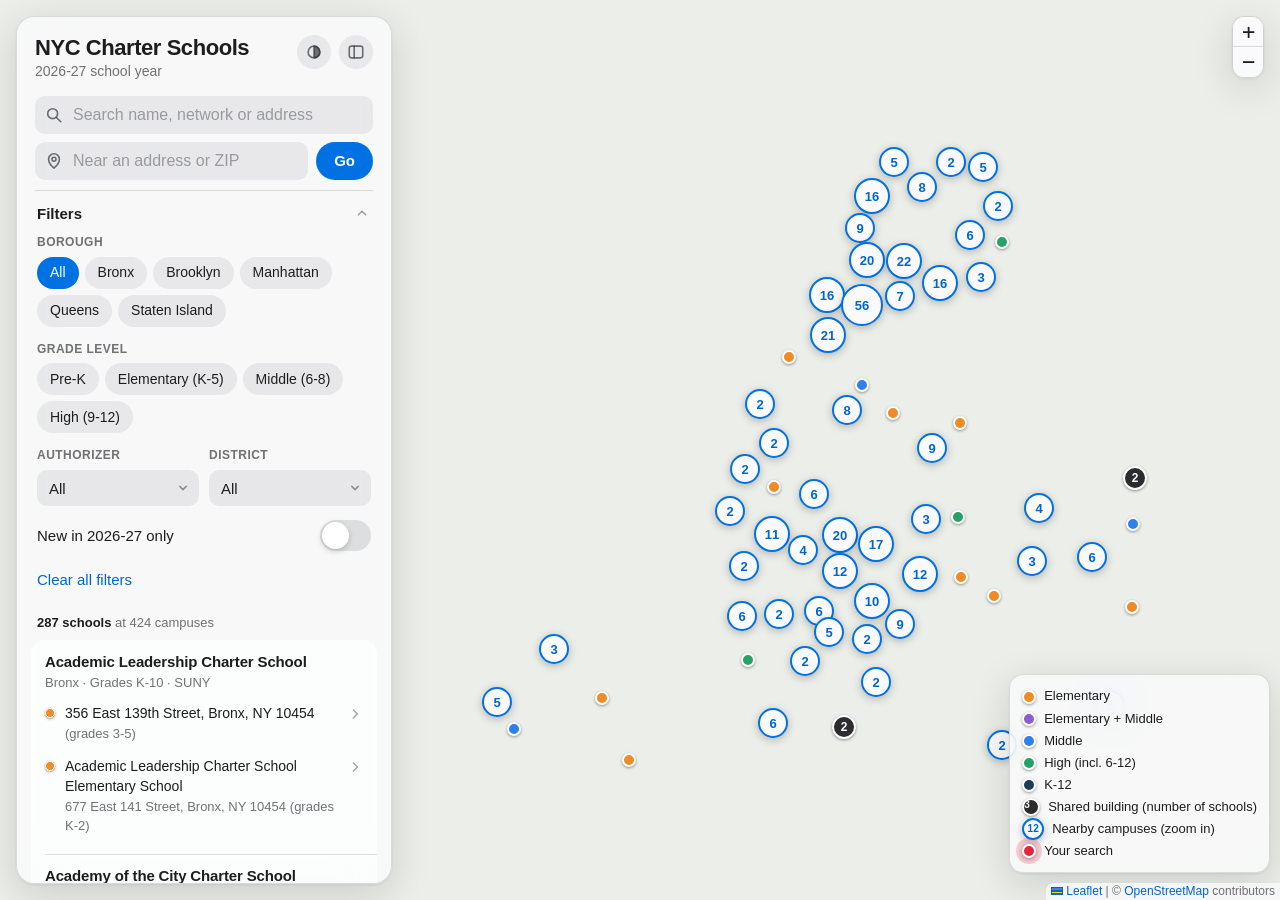
==== commit 67fb3d70: "Add an Auto / Light / Dark appearance switch The panel header gets a theme button that cycles automa" ====
--- a/docs/index.html
+++ b/docs/index.html
@@ -9,6 +9,7 @@
   <link rel="stylesheet" href="vendor/leaflet/leaflet.css">
   <link rel="stylesheet" href="vendor/leaflet.markercluster/MarkerCluster.css">
   <link rel="stylesheet" href="style.css">
+  <script>try { var t = localStorage.getItem("theme"); if (t === "light" || t === "dark") document.documentElement.setAttribute("data-theme", t); } catch (e) {}</script>
 </head>
 <body>
   <a class="skip" href="#results">Skip to the school list</a>
@@ -28,9 +29,14 @@
         <h1>NYC Charter Schools</h1>
         <p class="sub">2026-27 school year</p>
       </div>
-      <button type="button" id="panel-close" class="icon-btn" aria-label="Hide the panel" aria-controls="panel">
-        <svg viewBox="0 0 20 20" aria-hidden="true"><rect x="2.5" y="3.5" width="15" height="13" rx="2.5"/><path d="M8 3.5v13"/></svg>
-      </button>
+      <div class="head-actions">
+        <button type="button" id="theme" class="icon-btn" aria-label="Appearance: automatic. Switch to light">
+          <svg viewBox="0 0 20 20" aria-hidden="true"><circle cx="10" cy="10" r="6.5"/><path d="M10 3.5v13a6.5 6.5 0 0 0 0-13z" fill="currentColor"/></svg>
+        </button>
+        <button type="button" id="panel-close" class="icon-btn" aria-label="Hide the panel" aria-controls="panel">
+          <svg viewBox="0 0 20 20" aria-hidden="true"><rect x="2.5" y="3.5" width="15" height="13" rx="2.5"/><path d="M8 3.5v13"/></svg>
+        </button>
+      </div>
     </header>
 
     <div class="panel-scroll">
--- a/docs/style.css
+++ b/docs/style.css
@@ -1,6 +1,7 @@
 /* Layout: full-screen map with a floating glass panel (desktop) or a bottom sheet (phone),
    modelled on Apple Maps and Apple's Human Interface Guidelines. */
 :root {
+  color-scheme: light;
   --font: -apple-system, BlinkMacSystemFont, "SF Pro Text", "Segoe UI Variable Text", "Segoe UI", Roboto, "Helvetica Neue", Arial, sans-serif;
   --label: #1d1d1f;
   --label-2: rgba(60, 60, 67, .72);
@@ -32,8 +33,9 @@
   --panel-w: 376px;
   --peek: 214px;
 }
+/* Dark: follows the device unless the viewer picks Light or Dark with the theme button */
 @media (prefers-color-scheme: dark) {
-  :root {
+  :root:not([data-theme="light"]) {
     --label: #f5f5f7;
     --label-2: rgba(235, 235, 245, .7);
     --label-3: rgba(235, 235, 245, .42);
@@ -51,8 +53,32 @@
     --badge-bg: #4a3b10;
     --badge-fg: #ffd77a;
     --shared: #e5e5ea;
+    --k12: #9db4cc;
     --basemap-filter: invert(1) hue-rotate(180deg) saturate(.25) brightness(.85) contrast(.9);
+    color-scheme: dark;
   }
+}
+:root[data-theme="dark"] {
+  --label: #f5f5f7;
+  --label-2: rgba(235, 235, 245, .7);
+  --label-3: rgba(235, 235, 245, .42);
+  --separator: rgba(84, 84, 88, .6);
+  --fill: rgba(118, 118, 128, .24);
+  --fill-strong: rgba(118, 118, 128, .36);
+  --material: rgba(30, 30, 32, .78);
+  --material-solid: #1e1e20;
+  --row: rgba(44, 44, 46, .7);
+  --row-hover: rgba(10, 132, 255, .16);
+  --accent: #0a84ff;
+  --accent-text: #4aa3ff;
+  --map-bg: #1b1c1e;
+  --shadow: 0 10px 40px rgba(0, 0, 0, .5), 0 1px 3px rgba(0, 0, 0, .4);
+  --badge-bg: #4a3b10;
+  --badge-fg: #ffd77a;
+  --shared: #e5e5ea;
+    --k12: #9db4cc;
+  --basemap-filter: invert(1) hue-rotate(180deg) saturate(.25) brightness(.85) contrast(.9);
+  color-scheme: dark;
 }
 
 * { box-sizing: border-box; }
@@ -104,6 +130,7 @@
   display: grid; place-items: center; width: 34px; height: 34px; border-radius: 50%;
   border: 0; background: var(--fill); color: var(--label-2); cursor: pointer;
 }
+.head-actions { display: flex; gap: 8px; }
 .icon-btn:hover { background: var(--fill-strong); color: var(--label); }
 .panel-scroll { flex: 1; overflow-y: auto; overscroll-behavior: contain; padding: 0 14px 14px; }
 .sheet-handle { display: none; }
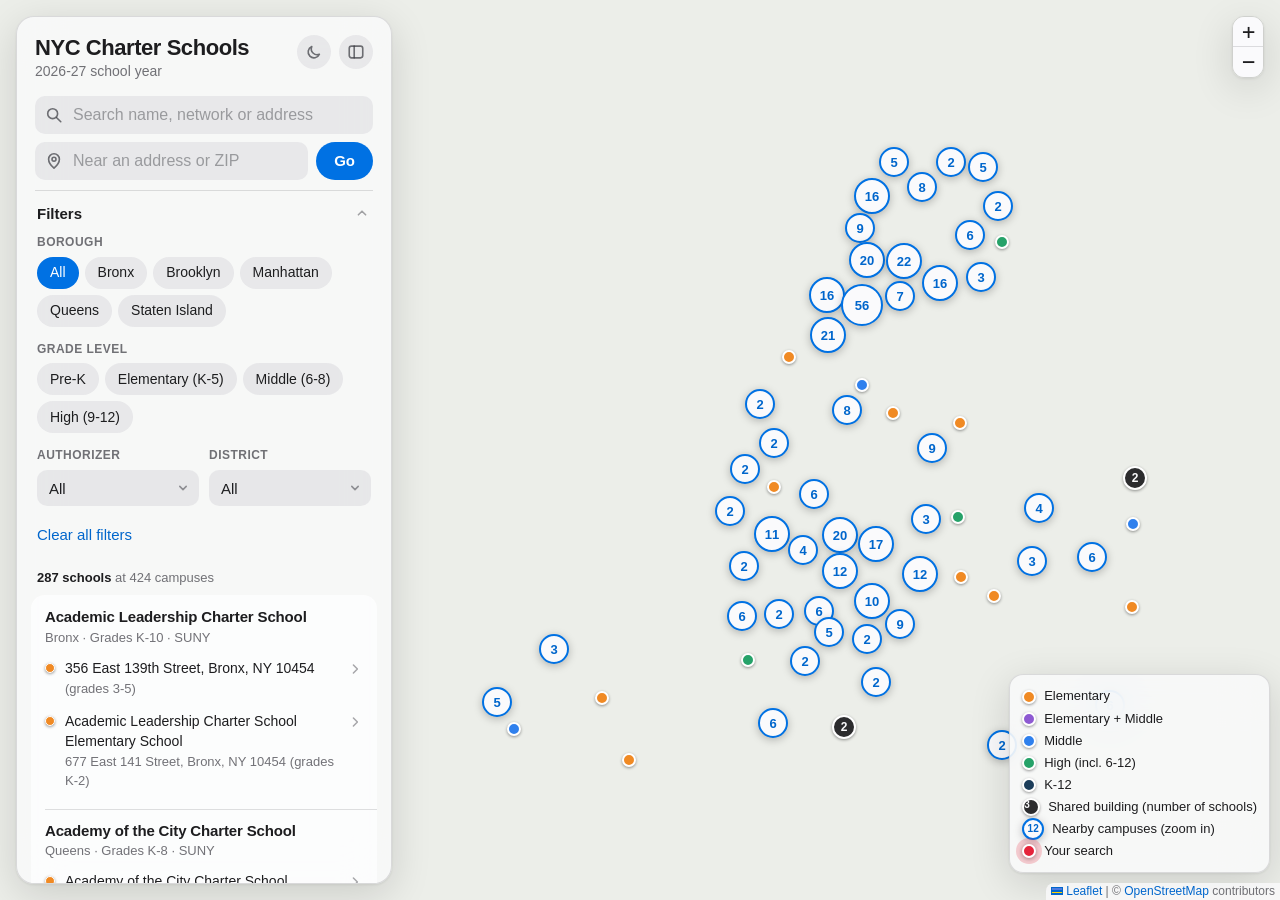
==== commit a3d98b8c: "Make the theme button a light/dark toggle; remove the new-schools filter The theme button started on" ====
--- a/docs/index.html
+++ b/docs/index.html
@@ -30,7 +30,7 @@
         <p class="sub">2026-27 school year</p>
       </div>
       <div class="head-actions">
-        <button type="button" id="theme" class="icon-btn" aria-label="Appearance: automatic. Switch to light">
+        <button type="button" id="theme" class="icon-btn" aria-label="Switch between light and dark mode">
           <svg viewBox="0 0 20 20" aria-hidden="true"><circle cx="10" cy="10" r="6.5"/><path d="M10 3.5v13a6.5 6.5 0 0 0 0-13z" fill="currentColor"/></svg>
         </button>
         <button type="button" id="panel-close" class="icon-btn" aria-label="Hide the panel" aria-controls="panel">
@@ -80,11 +80,6 @@
                 <select id="district"><option value="">All</option></select>
               </div>
             </div>
-            <label class="switch-row" for="new-only">
-              <span>New in 2026-27 only</span>
-              <input type="checkbox" id="new-only" role="switch">
-              <span class="switch" aria-hidden="true"></span>
-            </label>
             <button type="button" id="reset" class="btn-text">Clear all filters</button>
           </div>
         </details>
--- a/docs/style.css
+++ b/docs/style.css
@@ -206,16 +206,6 @@
   background: var(--fill) url("data:image/svg+xml,%3Csvg xmlns='http://www.w3.org/2000/svg' viewBox='0 0 20 20'%3E%3Cpath d='M6 8l4 4 4-4' fill='none' stroke='%238e8e93' stroke-width='2' stroke-linecap='round' stroke-linejoin='round'/%3E%3C/svg%3E") no-repeat right 8px center / 16px;
   color: var(--label); font-size: 15px; cursor: pointer;
 }
-.switch-row { display: flex; align-items: center; justify-content: space-between; gap: 12px; cursor: pointer; font-size: 15px; position: relative; }
-.switch-row input { position: absolute; opacity: 0; width: 51px; height: 31px; right: 0; margin: 0; cursor: pointer; }
-.switch { width: 51px; height: 31px; border-radius: 999px; background: var(--fill-strong); position: relative; transition: background .2s; flex: none; }
-.switch::after {
-  content: ""; position: absolute; top: 2px; left: 2px; width: 27px; height: 27px; border-radius: 50%; background: #fff;
-  box-shadow: 0 2px 6px rgba(0,0,0,.2); transition: transform .2s;
-}
-.switch-row input:checked + .switch { background: #34c759; }
-.switch-row input:checked + .switch::after { transform: translateX(20px); }
-.switch-row input:focus-visible + .switch { box-shadow: 0 0 0 3px var(--focus); }
 #reset { justify-self: start; }
 
 /* results */
@@ -318,6 +308,8 @@
     padding-bottom: env(safe-area-inset-bottom, 0px);
   }
   .panel.sheet-open { height: 82vh; height: 82dvh; }
+  .panel.dragging { transition: none; }
+  .sheet-handle, .panel-head { touch-action: none; }
   .sheet-handle {
     display: grid; place-items: center; width: 100%; height: 22px; border: 0; background: none; cursor: pointer; flex: none;
   }
@@ -334,5 +326,5 @@
 }
 
 @media (prefers-reduced-motion: reduce) {
-  .panel, .switch, .switch::after, .filters .chev { transition: none !important; }
-}
+  .panel, .filters .chev { transition: none !important; }
+}
